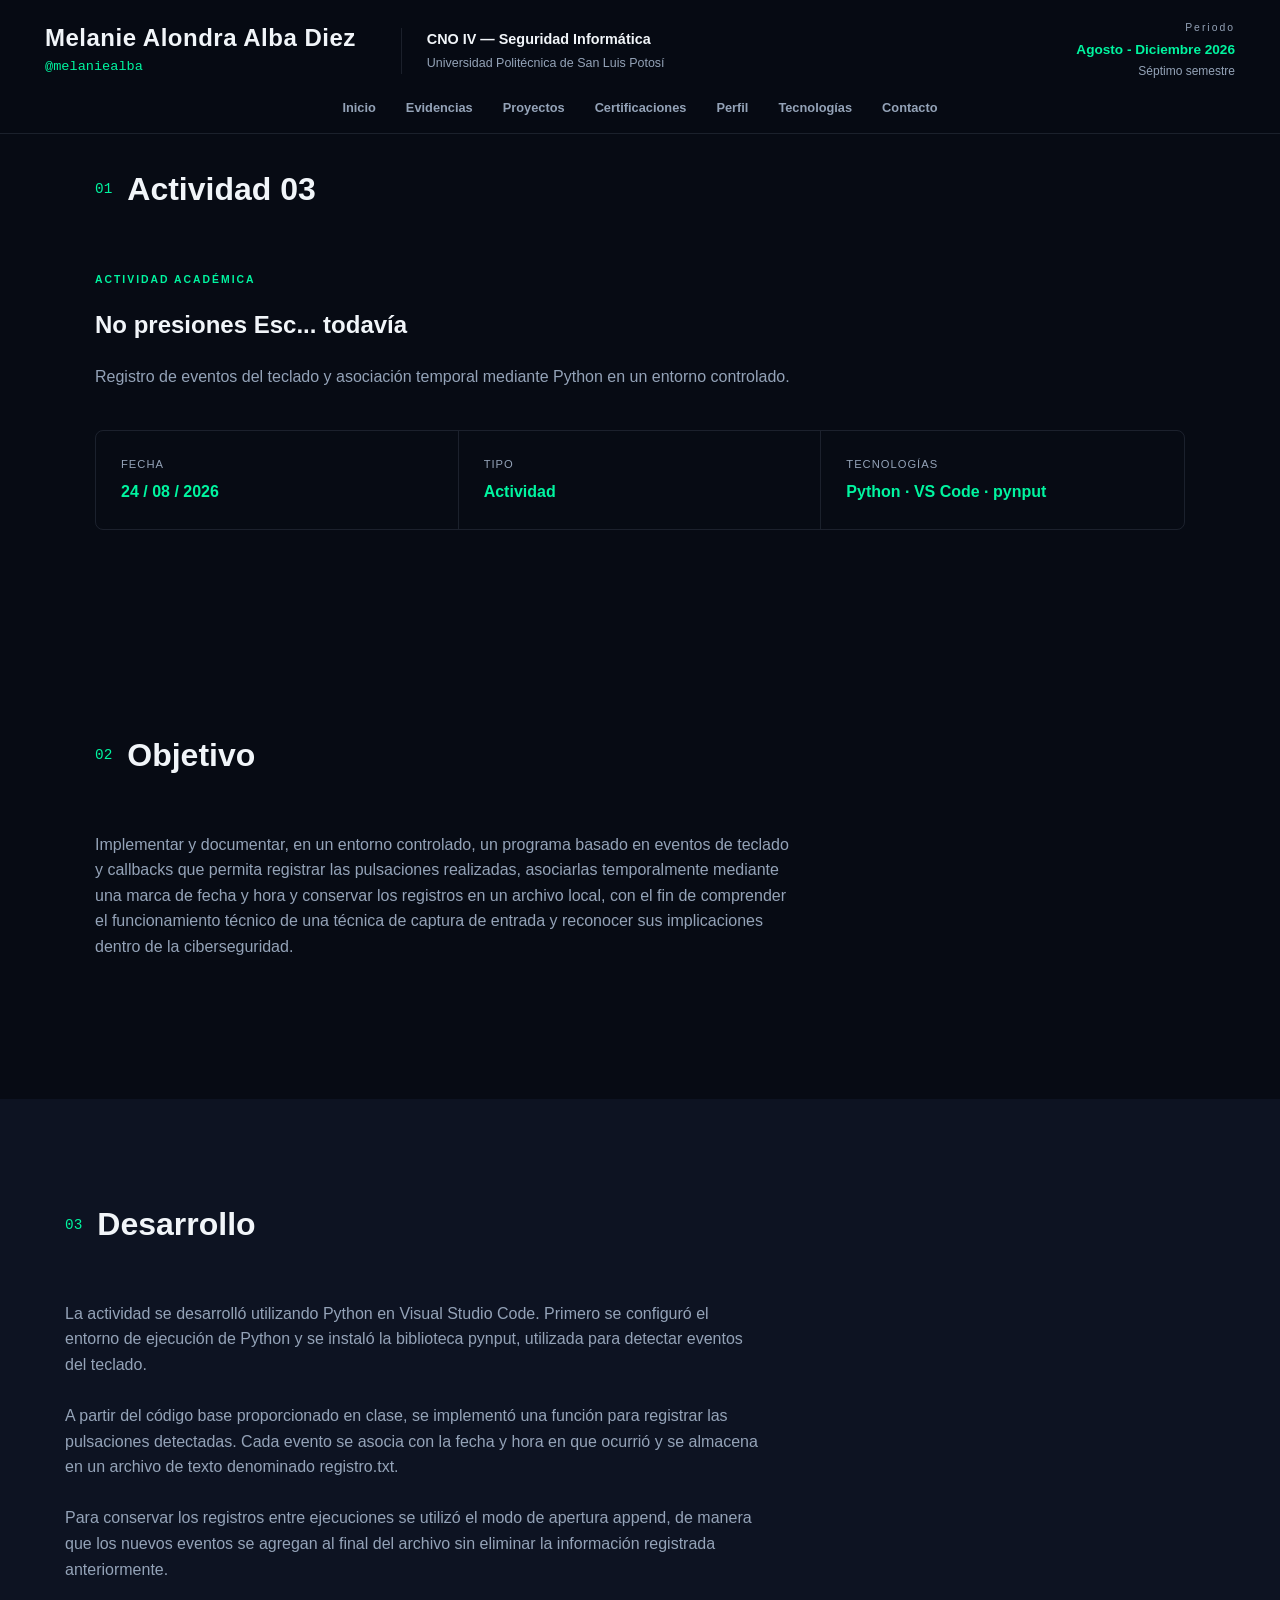
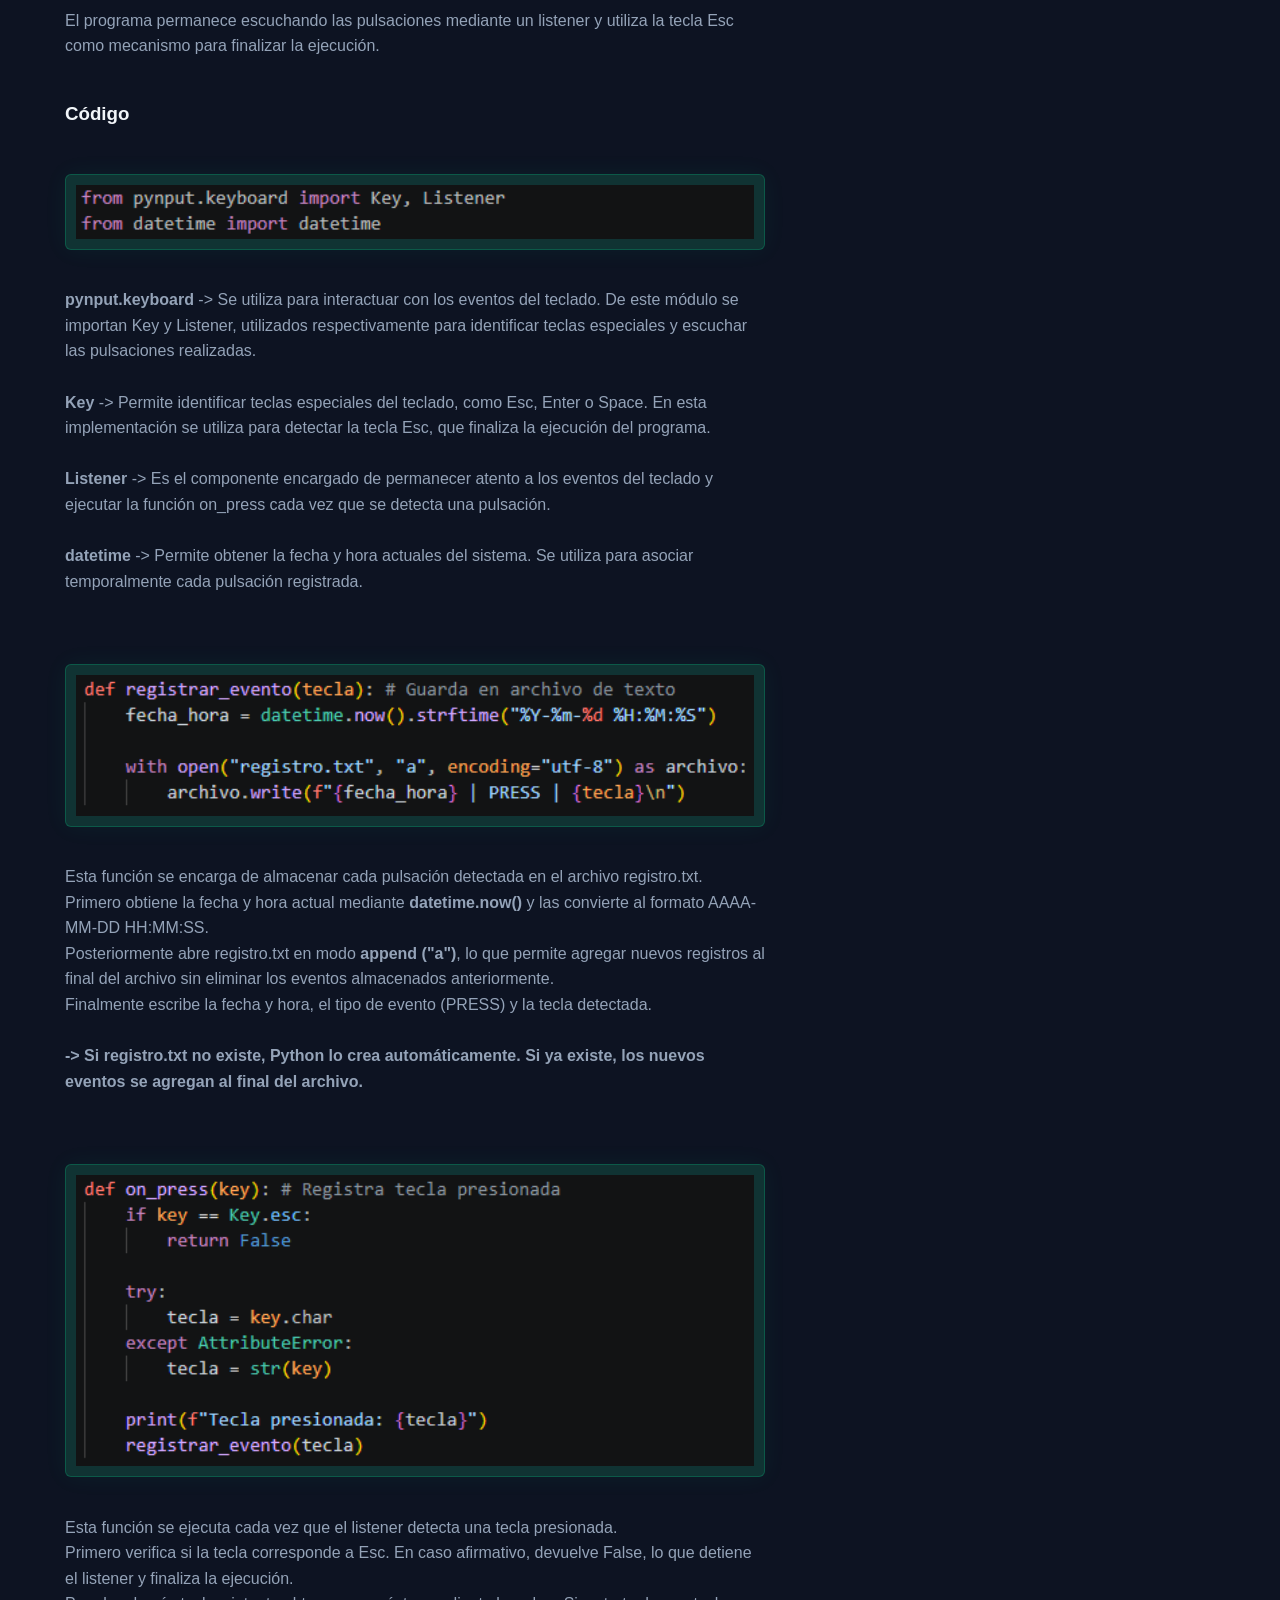
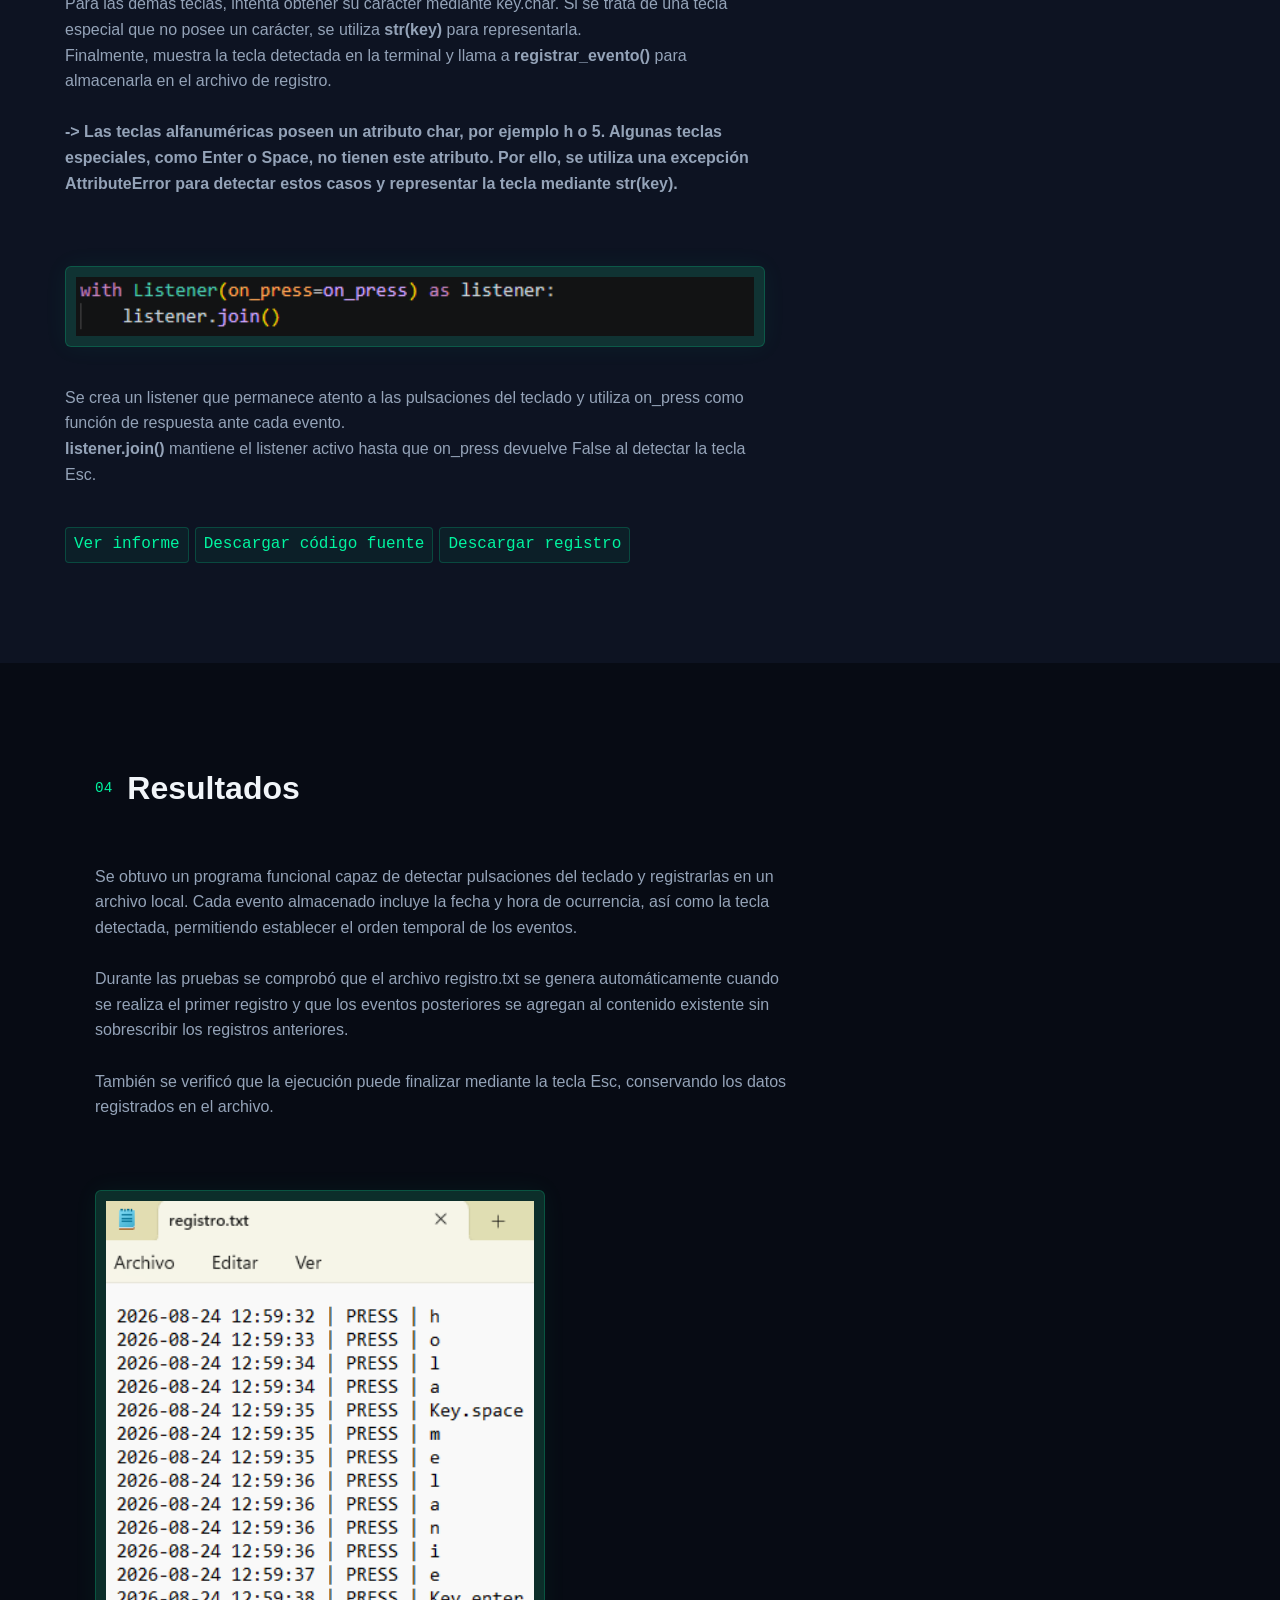
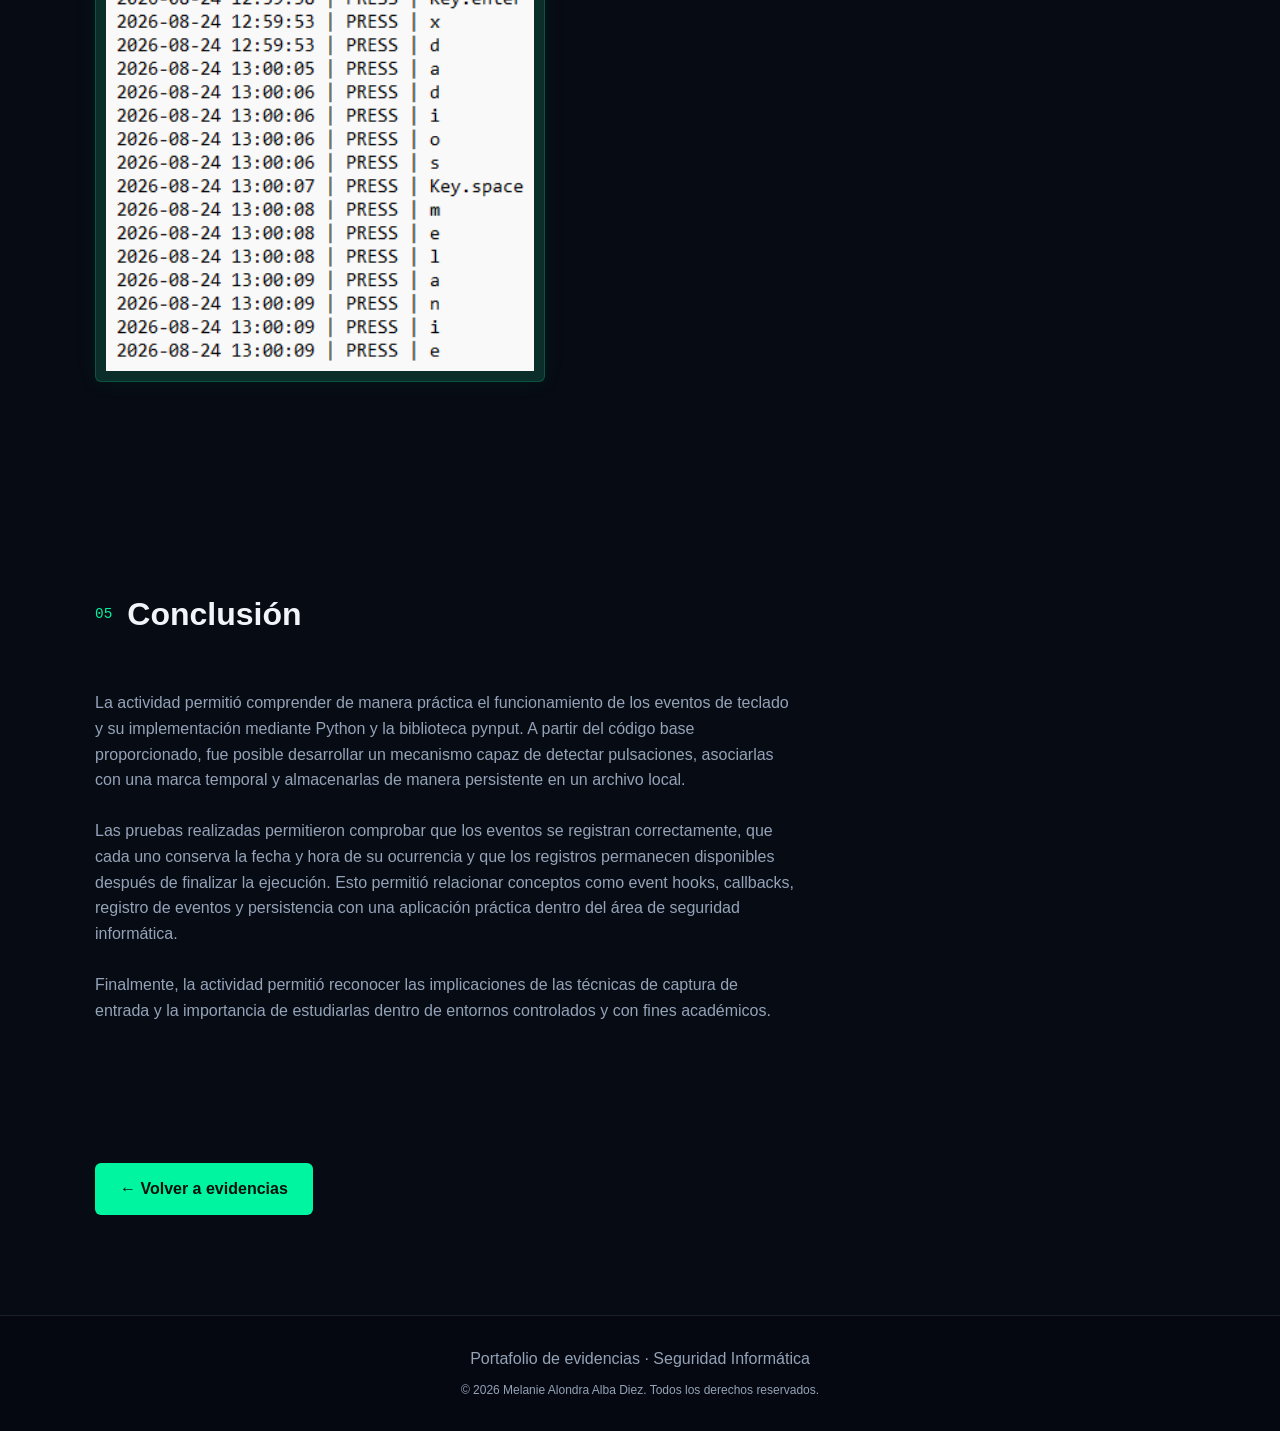
==== evidencias/actividad03.html @ 7ddccd23 "Add files via upload" ====
<!DOCTYPE html>
<html lang="es">

<head>

    <meta charset="UTF-8">

    <meta
        name="viewport"
        content="width=device-width, initial-scale=1.0"
    >

    <title>
        Actividad 03 | Seguridad Informática
    </title>


    <link
        rel="stylesheet"
        href="../styles.css"
    >


</head>


<body>


<!-- =====================================================
     HEADER
===================================================== -->

<header class="header">

    <div class="header-main">

        <div class="identity">

            <div class="identity-name">

                <h1>
                    Melanie Alondra Alba Diez
                </h1>

                <span class="alias">
                    @melaniealba
                </span>

            </div>


            <div class="academic-info">

                <strong>
                    CNO IV — Seguridad Informática
                </strong>

                <span>
                    Universidad Politécnica de San Luis Potosí
                </span>

            </div>

        </div>


        <div class="academic-period">

            <span class="period-label">
                Periodo
            </span>

            <strong>
                Agosto - Diciembre 2026
            </strong>

            <span>
                Séptimo semestre
            </span>

        </div>

    </div>


    <nav class="nav">

        <a href="../index.html#inicio">
            Inicio
        </a>

        <a href="../index.html#evidencias">
            Evidencias
        </a>

        <a href="../index.html#proyectos">
            Proyectos
        </a>

        <a href="../index.html#certificaciones">
            Certificaciones
        </a>

        <a href="../index.html#perfil">
            Perfil
        </a>

        <a href="../index.html#tecnologias">
            Tecnologías
        </a>

        <a href="../index.html#contacto">
            Contacto
        </a>

    </nav>

</header>



<main>


<!-- =====================================================
     ENCABEZADO DE LA EVIDENCIA
===================================================== -->

<section class="section" style="padding-top: 30px;">

    <div class="section-title">

        <span>
            01
        </span>

        <h2>
            Actividad 03
        </h2>

    </div>


    <span class="card-tag">
        ACTIVIDAD ACADÉMICA
    </span>



    <h1 style="margin-top: 15px;">
        No presiones Esc... todavía
    </h1>


    <p
        class="section-intro"
        style="margin-top: 20px;"
    >

        Registro de eventos del teclado y asociación temporal mediante Python en un entorno controlado.

    </p>



    <!-- =================================================
         INFORMACIÓN
    ================================================== -->

    <div class="technical-info">


        <div>

            <span>
                FECHA
            </span>


            <strong>
                24 / 08 / 2026
            </strong>

        </div>


        <div>

            <span>
                TIPO
            </span>


            <strong>
                Actividad
            </strong>

        </div>


        <div>

            <span>
                TECNOLOGÍAS
            </span>

            <strong>
                Python · VS Code · pynput
            </strong>

        </div>


    </div>

</section>



<!-- =====================================================
     OBJETIVO
===================================================== -->

<section class="section">

    <div class="section-title">

        <span>
            02
        </span>

        <h2>
            Objetivo
        </h2>

    </div>


    <!-- EDITAR -->

    <p class="section-intro">

        Implementar y documentar, en un entorno controlado, un programa 
        basado en eventos de teclado y callbacks que permita registrar 
        las pulsaciones realizadas, asociarlas temporalmente mediante 
        una marca de fecha y hora y conservar los registros en un archivo 
        local, con el fin de comprender el funcionamiento técnico de una 
        técnica de captura de entrada y reconocer sus implicaciones 
        dentro de la ciberseguridad.

    </p>

</section>



<!-- =====================================================
     DESARROLLO
===================================================== -->

<section class="section alternate-section">

    <div class="section-title">

        <span>
            03
        </span>

        <h2>
            Desarrollo
        </h2>

    </div>


    <!-- EDITAR -->

    <p class="section-intro">

        La actividad se desarrolló utilizando Python en Visual Studio Code. Primero se configuró el entorno de ejecución de Python y se instaló la biblioteca pynput, utilizada para detectar eventos del teclado.
        <br><br>
        A partir del código base proporcionado en clase, se implementó una función para registrar las pulsaciones detectadas. Cada evento se asocia con la fecha y hora en que ocurrió y se almacena en un archivo de texto denominado registro.txt.
        <br><br>
        Para conservar los registros entre ejecuciones se utilizó el modo de apertura append, de manera que los nuevos eventos se agregan al final del archivo sin eliminar la información registrada anteriormente.
        <br><br>
        El programa permanece escuchando las pulsaciones mediante un listener y utiliza la tecla Esc como mecanismo para finalizar la ejecución.

    </p>

    <div class="section-title" style="margin-bottom: 15px;">

        <h3>
            Código
        </h3>

    </div>

    <img
        src="actividad03/imagenes/librerias.png"
        alt="Captura de la actividad"
        class="evidence-image"
    >

    <p class="section-intro">
        <b>pynput.keyboard</b> -> Se utiliza para interactuar con los eventos del teclado. De este módulo se importan Key y Listener, utilizados respectivamente para identificar teclas especiales y escuchar las pulsaciones realizadas.
        <br><br>
        <b>Key</b> -> Permite identificar teclas especiales del teclado, como Esc, Enter o Space. En esta implementación se utiliza para detectar la tecla Esc, que finaliza la ejecución del programa.
        <br><br>
        <b>Listener</b> -> Es el componente encargado de permanecer atento a los eventos del teclado y ejecutar la función on_press cada vez que se detecta una pulsación.
        <br><br>
        <b>datetime</b> -> Permite obtener la fecha y hora actuales del sistema. Se utiliza para asociar temporalmente cada pulsación registrada.
    </p>

    <img
        src="actividad03/imagenes/registraevento.png"
        alt="Captura de la actividad"
        class="evidence-image"
    >

    <p class="section-intro">
        Esta función se encarga de almacenar cada pulsación detectada en el archivo registro.txt.
        <br>
        Primero obtiene la fecha y hora actual mediante <b>datetime.now()</b> y las convierte al formato AAAA-MM-DD HH:MM:SS.
        <br>
        Posteriormente abre registro.txt en modo <b>append ("a")</b>, lo que permite agregar nuevos registros al final del archivo sin eliminar los eventos almacenados anteriormente.
        <br>
        Finalmente escribe la fecha y hora, el tipo de evento (PRESS) y la tecla detectada.
        <br><br>
        <b>-> Si registro.txt no existe, Python lo crea automáticamente. Si ya existe, los nuevos eventos se agregan al final del archivo.</b>
    </p>

    <img
        src="actividad03/imagenes/onpress.png"
        alt="Captura de la actividad"
        class="evidence-image"
    >

    <p class="section-intro">
        Esta función se ejecuta cada vez que el listener detecta una tecla presionada.
        <br>
        Primero verifica si la tecla corresponde a Esc. En caso afirmativo, devuelve False, lo que detiene el listener y finaliza la ejecución.
        <br>
        Para las demás teclas, intenta obtener su carácter mediante key.char. Si se trata de una tecla especial que no posee un carácter, se utiliza <b>str(key)</b> para representarla.
        <br>
        Finalmente, muestra la tecla detectada en la terminal y llama a <b>registrar_evento()</b> para almacenarla en el archivo de registro.
        <br><br>
        <b>-> Las teclas alfanuméricas poseen un atributo char, por ejemplo h o 5. Algunas teclas especiales, como Enter o Space, no tienen este atributo. Por ello, se utiliza una excepción AttributeError para detectar estos casos y representar la tecla mediante str(key).</b>
    </p>

    <img
        src="actividad03/imagenes/listener.png"
        alt="Captura de la actividad"
        class="evidence-image"
    >

    <p class="section-intro">
        Se crea un listener que permanece atento a las pulsaciones del teclado y utiliza on_press como función de respuesta ante cada evento.
        <br>
        <b>listener.join()</b> mantiene el listener activo hasta que on_press devuelve False al detectar la tecla Esc.
    </p>

    <div class="activity-links">

    <a
        href="actividad03/documentos/informe.pdf"
        target="_blank"
        class="activity-link"
    >
        Ver informe
    </a>

    <a
        href="actividad03/codigo/actividad03.py"
        download
        class="activity-link"
    >
        Descargar código fuente
    </a>

    <a
        href="actividad03/documentos/registro.txt"
        download
        class="activity-link"
    >
        Descargar registro
    </a>

</div>

</section>



<!-- =====================================================
     RESULTADOS
===================================================== -->

<section class="section">

    <div class="section-title">

        <span>
            04
        </span>

        <h2>
            Resultados
        </h2>

    </div>


    <p class="section-intro">

        Se obtuvo un programa funcional capaz de detectar pulsaciones del teclado y registrarlas en un archivo local. Cada evento almacenado incluye la fecha y hora de ocurrencia, así como la tecla detectada, permitiendo establecer el orden temporal de los eventos.
        <br><br>
        Durante las pruebas se comprobó que el archivo registro.txt se genera automáticamente cuando se realiza el primer registro y que los eventos posteriores se agregan al contenido existente sin sobrescribir los registros anteriores.
        <br><br>
        También se verificó que la ejecución puede finalizar mediante la tecla Esc, conservando los datos registrados en el archivo.

    </p>

    <img
        src="actividad03/imagenes/archivotxt.png"
        alt="Captura de la actividad"
        class="evidence-image"
        style="max-width: 450px; margin-bottom: 0px;"
    >

</section>



<!-- =====================================================
     CONCLUSIÓN
===================================================== -->

<section class="section" style="margin-top: 0px;">

    <div class="section-title">

        <span>
            05
        </span>

        <h2>
            Conclusión
        </h2>

    </div>


    <p class="section-intro">

        La actividad permitió comprender de manera práctica el funcionamiento de los eventos de teclado y su implementación mediante Python y la biblioteca pynput. A partir del código base proporcionado, fue posible desarrollar un mecanismo capaz de detectar pulsaciones, asociarlas con una marca temporal y almacenarlas de manera persistente en un archivo local.
        <br><br>
        Las pruebas realizadas permitieron comprobar que los eventos se registran correctamente, que cada uno conserva la fecha y hora de su ocurrencia y que los registros permanecen disponibles después de finalizar la ejecución. Esto permitió relacionar conceptos como event hooks, callbacks, registro de eventos y persistencia con una aplicación práctica dentro del área de seguridad informática.
        <br><br>
        Finalmente, la actividad permitió reconocer las implicaciones de las técnicas de captura de entrada y la importancia de estudiarlas dentro de entornos controlados y con fines académicos.

    </p>

</section>



<!-- =====================================================
     VOLVER
===================================================== -->

<section class="section" style="margin-top: 0px; padding-top: 0px;">

    <a
        href="../index.html#evidencias"
        class="btn btn-primary"
    >
        ← Volver a evidencias
    </a>

</section>


</main>



<!-- =====================================================
     FOOTER
===================================================== -->

<footer class="footer">

    <p>
        Portafolio de evidencias · Seguridad Informática
    </p>

    <p class="copyright">
        © 2026 Melanie Alondra Alba Diez. Todos los derechos reservados.
    </p>

</footer>


</body>

</html>
---- styles.css ----
/* ==================================================
   VARIABLES
================================================== */

:root {

    --background: #070b14;
    --background-light: #0d1322;

    --card: #101827;
    --card-hover: #141f31;

    --text: #f1f5f9;
    --text-muted: #94a3b8;

    --accent: #00f5a0;
    --accent-dark: #00c982;

    --border: rgba(148, 163, 184, 0.15);

    --max-width: 1150px;

}


/* ==================================================
   RESET
================================================== */

* {

    margin: 0;
    padding: 0;

    box-sizing: border-box;

}


html {

    scroll-behavior: smooth;

}


body {

    font-family:
        "Segoe UI",
        Arial,
        sans-serif;

    background: var(--background);

    color: var(--text);

    line-height: 1.6;

}


a {

    text-decoration: none;

    color: inherit;

}


section {

    scroll-margin-top: 150px;

}



/* ==================================================
   HEADER
================================================== */

.header {

    position: sticky;

    top: 0;

    z-index: 1000;

    background:
        rgba(7, 11, 20, 0.94);

    backdrop-filter: blur(15px);

    border-bottom:
        1px solid var(--border);

}


/* ---------- Primera fila ---------- */

.header-main {

    max-width: 1250px;

    margin: auto;

    padding:
        20px 30px 16px;

    display: flex;

    justify-content: space-between;

    align-items: center;

    gap: 40px;

}


.identity {

    display: flex;

    align-items: center;

    gap: 45px;

}


.identity-name h1 {

    font-size: 1.5rem;

    line-height: 1.2;

    letter-spacing: 0.5px;

}


.alias {

    display: block;

    margin-top: 4px;

    color: var(--accent);

    font-family: monospace;

    font-size: 0.85rem;

}


.academic-info {

    display: flex;

    flex-direction: column;

    gap: 3px;

    padding-left: 25px;

    border-left:
        1px solid var(--border);

}


.academic-info strong {

    color: var(--text);

    font-size: 0.9rem;

}


.academic-info span {

    color: var(--text-muted);

    font-size: 0.78rem;

}


.academic-period {

    display: flex;

    flex-direction: column;

    align-items: flex-end;

    gap: 2px;

}


.academic-period strong {

    color: var(--accent);

    font-size: 0.85rem;

}


.academic-period span:last-child {

    color: var(--text-muted);

    font-size: 0.75rem;

}


.period-label {

    font-size: 0.65rem;

    letter-spacing: 2px;

    color: var(--text-muted);

}



/* ---------- Menú ---------- */

.nav {

    max-width: 1250px;

    margin: auto;

    padding:
        0 30px 15px;

    display: flex;

    justify-content: center;

    align-items: center;

    gap: 30px;

}


.nav a {

    position: relative;

    color: var(--text-muted);

    font-size: 0.8rem;

    font-weight: 600;

    transition: 0.3s;

}


.nav a::after {

    content: "";

    position: absolute;

    left: 0;

    bottom: -8px;

    width: 0;

    height: 2px;

    background: var(--accent);

    transition: 0.3s;

}


.nav a:hover {

    color: var(--accent);

}


.nav a:hover::after {

    width: 100%;

}



/* ==================================================
   HERO
================================================== */

.hero {

    max-width: var(--max-width);

    min-height: 82vh;

    margin: auto;

    padding:
        45px 30px;

    display: grid;

    grid-template-columns:
        1.2fr 0.8fr;

    gap: 80px;

    align-items: center;

}


.eyebrow {

    color: var(--accent);

    font-size: 0.8rem;

    font-weight: 700;

    letter-spacing: 3px;

    margin-bottom: 20px;

}


.hero h2 {

    font-size:
        clamp(2.8rem, 6vw, 5rem);

    line-height: 1.05;

    margin-bottom: 25px;

}


.hero h2 span {

    color: var(--accent);

}


.hero-description {

    max-width: 600px;

    color: var(--text-muted);

    font-size: 1rem;

    margin-bottom: 25px;

}


.hero-buttons {

    display: flex;

    gap: 15px;

    flex-wrap: wrap;

}


.btn {

    display: inline-block;

    padding:
        13px 25px;

    border-radius: 6px;

    font-weight: 700;

    transition: 0.3s;

}


.btn-primary {

    background: var(--accent);

    color: #06100d;

}


.btn-primary:hover {

    background: var(--accent-dark);

    transform:
        translateY(-3px);

}


.btn-secondary {

    border:
        1px solid var(--border);

    color: var(--text);

}


.btn-secondary:hover {

    border-color: var(--accent);

    color: var(--accent);

}



/* ==================================================
   TERMINAL
================================================== */

.hero-card {

    background: #050810;

    border:
        1px solid var(--border);

    border-radius: 12px;

    overflow: hidden;

    box-shadow:
        0 25px 70px rgba(0,0,0,0.5);

    transform: rotate(2deg);

    transition: 0.4s;

}


.hero-card:hover {

    transform:
        rotate(0deg)
        translateY(-5px);

}


.terminal-top {

    height: 38px;

    display: flex;

    align-items: center;

    gap: 7px;

    padding-left: 15px;

    background: #0d1320;

    border-bottom:
        1px solid var(--border);

}


.terminal-top span {

    width: 9px;

    height: 9px;

    border-radius: 50%;

    background: #475569;

}


.terminal-content {

    padding: 30px;

    font-family:
        "Courier New",
        monospace;

    font-size: 0.9rem;

}


.terminal-green {

    color: var(--accent);

}


.command {

    color: white;

    margin:
        8px 0;

}


.terminal-output {

    color: #64748b;

    margin-bottom: 20px;

}


.cursor {

    color: var(--accent);

    animation:
        blink 1s infinite;

}


@keyframes blink {

    50% {
        opacity: 0;
    }

}



/* ==================================================
   SECCIONES
================================================== */

.section {

    max-width: var(--max-width);

    margin: auto;

    padding:
        100px 30px;

}


.section-title {

    display: flex;

    align-items: center;

    gap: 15px;

    margin-bottom: 50px;

}


.section-title span {

    color: var(--accent);

    font-family: monospace;

    font-size: 0.9rem;

}


.section-title h2 {

    font-size: 2rem;

}


.section-intro {

    color: var(--text-muted);

    max-width: 700px;

    margin-bottom: 40px;

}



/* ==================================================
   PRESENTACIÓN
================================================== */

.presentation {

    border-top:
        1px solid var(--border);

}


.presentation-grid {

    display: grid;

    grid-template-columns:
        1.3fr 0.7fr;

    gap: 60px;

}


.presentation-grid p {

    color: var(--text-muted);

    margin-bottom: 20px;

    font-size: 1.05rem;

}


.info-box {

    padding: 30px;

    background: var(--card);

    border:
        1px solid var(--border);

    border-left:
        3px solid var(--accent);

    border-radius: 8px;

}


.info-icon {

    color: var(--accent);

    font-size: 2rem;

}


.info-box h3 {

    margin: 10px 0;

}


.info-box p {

    font-size: 0.95rem;

}



/* ==================================================
   EVIDENCIAS
================================================== */

.evidence-grid {

    display: grid;

    grid-template-columns:
        repeat(3, 1fr);

    gap: 20px;

}


.evidence-card {

    display: flex;

    gap: 20px;

    padding: 28px;

    background: var(--card);

    border:
        1px solid var(--border);

    border-radius: 8px;

    transition: 0.3s;

}


.evidence-card:hover {

    transform:
        translateY(-6px);

    border-color:
        rgba(0,245,160,0.4);

    background: var(--card-hover);

}


.card-number {

    color: var(--accent);

    font-family: monospace;

    font-size: 1.2rem;

    font-weight: bold;

}


.evidence-content {

    flex: 1;

}


.card-tag {

    color: var(--accent);

    font-size: 0.65rem;

    letter-spacing: 2px;

    font-weight: bold;

}


.evidence-card h3 {

    margin:
        8px 0;

}


.evidence-card p {

    color: var(--text-muted);

    font-size: 0.88rem;

    margin-bottom: 15px;

}


.technology-list {

    display: flex;

    flex-wrap: wrap;

    gap: 6px;

    margin-bottom: 20px;

}


.technology-list span {

    padding:
        4px 8px;

    border:
        1px solid
        rgba(0,245,160,0.2);

    border-radius: 4px;

    color: var(--accent);

    background:
        rgba(0,245,160,0.05);

    font-family: monospace;

    font-size: 0.65rem;

}


.card-link {

    color: var(--accent);

    font-size: 0.82rem;

    font-weight: bold;

}


.future-card {

    opacity: 0.65;

}



/* ==================================================
   PROYECTOS
================================================== */

.alternate-section {

    max-width: none;

    padding-left:
        max(
            30px,
            calc((100% - var(--max-width)) / 2)
        );

    padding-right:
        max(
            30px,
            calc((100% - var(--max-width)) / 2)
        );

    background: var(--background-light);

}


.project-grid {

    max-width: var(--max-width);

    margin: auto;

    display: grid;

    grid-template-columns:
        repeat(2, 1fr);

    gap: 20px;

}


.project-card {

    padding: 35px;

    background: var(--card);

    border:
        1px solid var(--border);

    border-radius: 8px;

    transition: 0.3s;

}


.project-card:hover {

    transform:
        translateY(-5px);

    border-color:
        rgba(0,245,160,0.4);

}


.project-icon {

    color: var(--accent);

    font-family: monospace;

    font-size: 2rem;

    margin-bottom: 15px;

}


.project-card h3 {

    margin:
        8px 0;

}


.project-card p {

    color: var(--text-muted);

}



/* ==================================================
   CERTIFICACIONES
================================================== */

.empty-state {

    padding: 60px 30px;

    text-align: center;

    border:
        1px dashed
        rgba(148,163,184,0.25);

    border-radius: 8px;

}


.empty-icon {

    color: var(--accent);

    font-size: 2rem;

    margin-bottom: 15px;

}


.empty-state h3 {

    margin-bottom: 10px;

}


.empty-state p {

    max-width: 550px;

    margin: auto;

    color: var(--text-muted);

}



/* ==================================================
   PERFIL
================================================== */

.profile-section {

    max-width: none;

    padding-left:
        max(
            30px,
            calc((100% - var(--max-width)) / 2)
        );

    padding-right:
        max(
            30px,
            calc((100% - var(--max-width)) / 2)
        );

    background:
        var(--background-light);

}


.profile-grid {

    max-width: var(--max-width);

    margin: auto;

    display: grid;

    grid-template-columns:
        220px 1fr;

    gap: 60px;

    align-items: center;

}


.profile-avatar {

    width: 190px;

    height: 190px;

    display: flex;

    justify-content: center;

    align-items: center;

    border-radius: 50%;

    border:
        2px solid var(--accent);

    color: var(--accent);

    font-family: monospace;

    font-size: 2.5rem;

    background:
        radial-gradient(
            circle,
            rgba(0,245,160,0.15),
            transparent 65%
        );

}


.profile-text h2 {

    font-size: 2.2rem;

    margin:
        10px 0 20px;

}


.profile-text p {

    color: var(--text-muted);

    margin-bottom: 15px;

    max-width: 750px;

}


.small-label {

    color: var(--accent);

    font-size: 0.75rem;

    letter-spacing: 2px;

    font-weight: bold;

}


.interests {

    display: flex;

    flex-wrap: wrap;

    gap: 10px;

    margin-top: 25px;

}


.interests span {

    padding:
        7px 13px;

    background:
        rgba(0,245,160,0.07);

    border:
        1px solid
        rgba(0,245,160,0.2);

    border-radius: 30px;

    color: var(--accent);

    font-size: 0.8rem;

}



/* ==================================================
   TECNOLOGÍAS
================================================== */

.tech-grid {

    display: grid;

    grid-template-columns:
        repeat(3, 1fr);

    gap: 15px;

    margin-bottom: 40px;

}


.tech-card {

    padding: 25px;

    background: var(--card);

    border:
        1px solid var(--border);

    border-radius: 8px;

}


.tech-card span {

    color: var(--accent);

    font-family: monospace;

    font-weight: bold;

}


.tech-card h3 {

    margin:
        10px 0 5px;

}


.tech-card p {

    color: var(--text-muted);

    font-size: 0.85rem;

}


.technical-info {

    display: grid;

    grid-template-columns:
        repeat(3, 1fr);

    border:
        1px solid var(--border);

    border-radius: 8px;

    overflow: hidden;

}


.technical-info div {

    padding: 25px;

    border-right:
        1px solid var(--border);

}


.technical-info div:last-child {

    border-right: none;

}


.technical-info span {

    display: block;

    color: var(--text-muted);

    font-size: 0.7rem;

    letter-spacing: 1px;

    margin-bottom: 5px;

}


.technical-info strong {

    color: var(--accent);

}



/* ==================================================
   CONTACTO
================================================== */

.contact-section {

    border-top:
        1px solid var(--border);

}


.contact-grid {

    display: grid;

    grid-template-columns:
        0.8fr 1.2fr;

    gap: 80px;

}


.contact-text h2 {

    font-size: 2.3rem;

    margin:
        12px 0 20px;

}


.contact-text p {

    color: var(--text-muted);

}


.contact-form {

    display: flex;

    flex-direction: column;

    gap: 10px;

}


.contact-form label {

    font-size: 0.85rem;

    margin-top: 10px;

}


.contact-form input,
.contact-form textarea {

    width: 100%;

    padding: 14px;

    background: var(--card);

    border:
        1px solid var(--border);

    border-radius: 5px;

    color: white;

    font-family: inherit;

    outline: none;

}


.contact-form input:focus,
.contact-form textarea:focus {

    border-color:
        var(--accent);

}


.contact-form textarea {

    resize: vertical;

}


.contact-form button {

    border: none;

    cursor: pointer;

    margin-top: 15px;

    align-self: flex-start;

}


.form-status {

    min-height: 24px;

    font-size: 0.85rem;

    color: var(--accent);

}



/* ==================================================
   FOOTER
================================================== */

.footer {

    padding:
        30px 30px;

    text-align: center;

    background: #050810;

    border-top:
        1px solid var(--border);

    color: var(--text-muted);

}


.footer-logo {

    color: white;

    font-weight: bold;

    font-size: 1.2rem;

    margin-bottom: 10px;

}


.footer-logo span {

    color: var(--accent);

}


.copyright {

    margin-top: 10px;

    font-size: 0.75rem;

}


/* ==================================================
   ACTIVIDAD
================================================== */
.activity-links {

    display: flex;

    flex-wrap: wrap;

    gap: 6px;

    margin-top: 20px;

}


.activity-link {

    padding:
        4px 8px;

    border:
        1px solid
        rgba(0,245,160,0.2);

    border-radius: 4px;

    color: var(--accent);

    background:
        rgba(0,245,160,0.05);

    font-family: monospace;

    font-size: 1rem;

    text-decoration: none;

    transition:
        background 0.2s ease,
        border-color 0.2s ease,
        color 0.2s ease;

}


.activity-link:hover {

    background:
        rgba(0,245,160,0.12);

    border-color:
        rgba(0,245,160,0.5);

    color:
        var(--accent);

}

.evidence-image {

    width: 100%;
    max-width: 700px;

    margin: 30px auto;

    padding: 10px;

    background:
        rgba(24, 112, 83, 0.35);

    border:
        1px solid
        rgba(0,245,160,0.2);

    border-radius: 6px;

    box-shadow:
        0 0 25px
        rgba(0,245,160,0.06);

    box-sizing: border-box;

    transition:
        border-color 0.25s ease,
        box-shadow 0.25s ease,
        transform 0.25s ease;

}


.evidence-image:hover {

    border-color:
        rgba(0,245,160,0.45);

    box-shadow:
        0 0 30px
        rgba(0,245,160,0.10);

    transform:
        translateY(-2px);

}


/* ==================================================
   RESPONSIVE
================================================== */

@media (max-width: 1000px) {

    .header-main {

        flex-direction: column;

        align-items: flex-start;

    }


    .academic-period {

        align-items: flex-start;

    }


    .identity {

        width: 100%;

    }


    .nav {

        overflow-x: auto;

        justify-content: flex-start;

        padding-bottom: 15px;

    }


    .hero {

        grid-template-columns: 1fr;

    }


    .hero-card {

        max-width: 600px;

        width: 100%;

        margin: auto;

    }


    .evidence-grid {

        grid-template-columns:
            repeat(2, 1fr);

    }


    .presentation-grid {

        grid-template-columns: 1fr;

    }


    .contact-grid {

        grid-template-columns: 1fr;

    }

}



@media (max-width: 700px) {

    .header-main {

        padding:
            18px 20px;

    }


    .identity {

        flex-direction: column;

        align-items: flex-start;

        gap: 15px;

    }


    .academic-info {

        padding-left: 0;

        border-left: none;

    }


    .nav {

        gap: 20px;

        padding-left: 20px;

        padding-right: 20px;

    }


    .nav a {

        white-space: nowrap;

    }


    .hero {

        padding:
            70px 20px;

    }


    .section {

        padding:
            70px 20px;

    }


    .hero h2 {

        font-size: 2.7rem;

    }


    .evidence-grid,
    .project-grid,
    .tech-grid {

        grid-template-columns: 1fr;

    }


    .profile-grid {

        grid-template-columns: 1fr;

        text-align: center;

        justify-items: center;

    }


    .interests {

        justify-content: center;

    }


    .technical-info {

        grid-template-columns: 1fr;

    }


    .technical-info div {

        border-right: none;

        border-bottom:
            1px solid var(--border);

    }


    .technical-info div:last-child {

        border-bottom: none;

    }


    .hero-card {

        transform: none;

    }

}
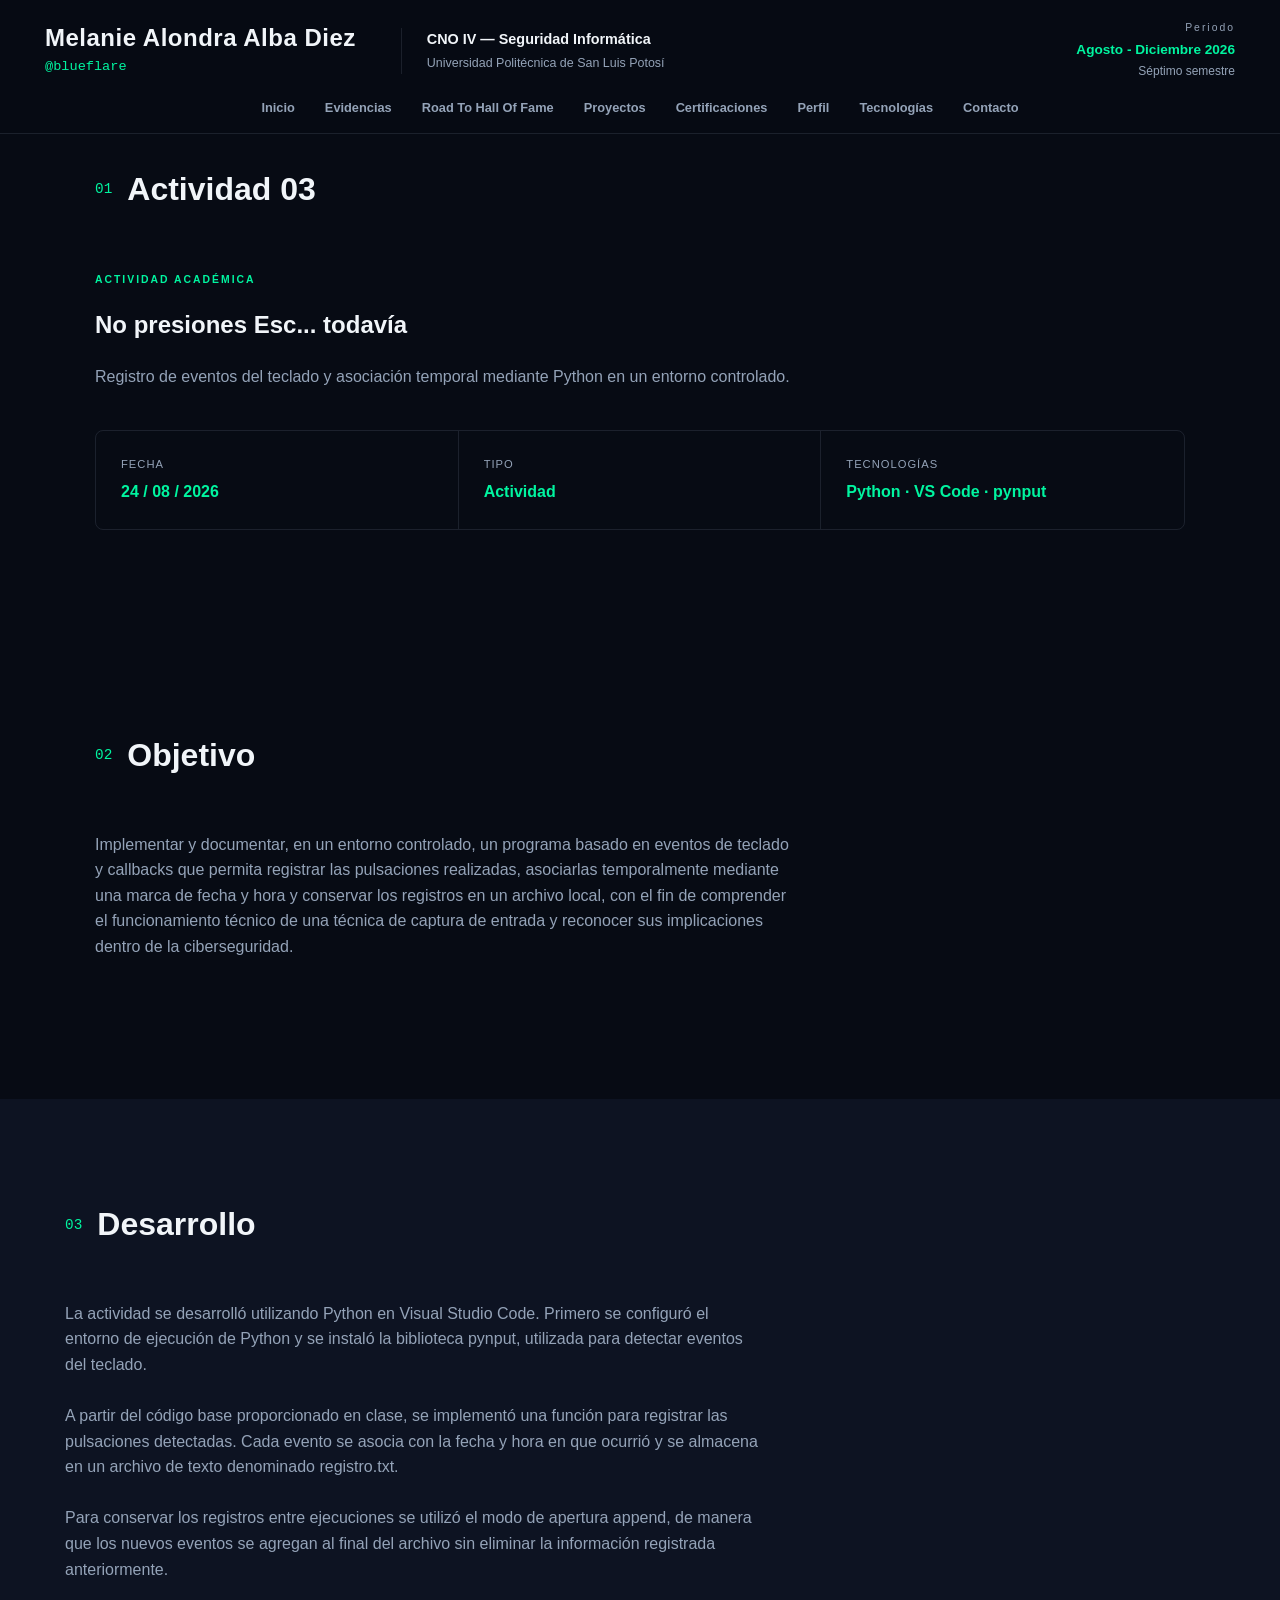
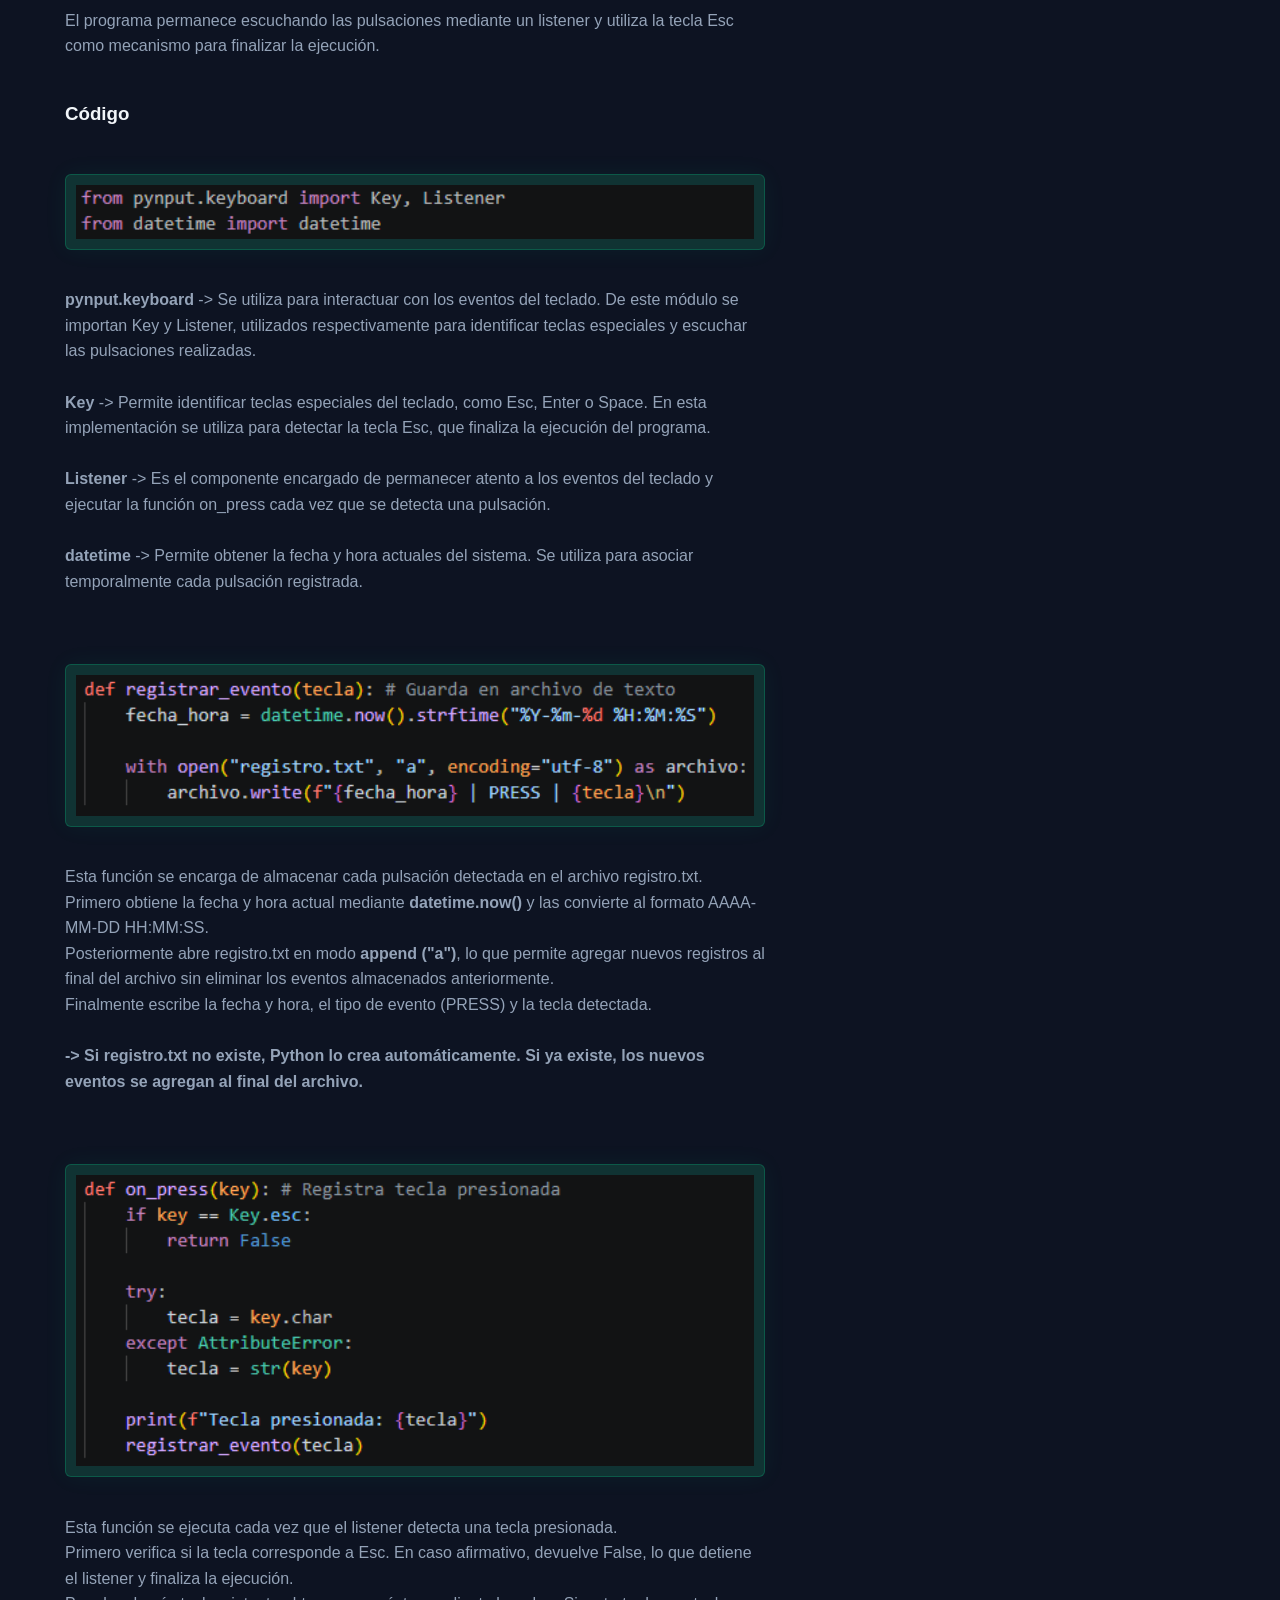
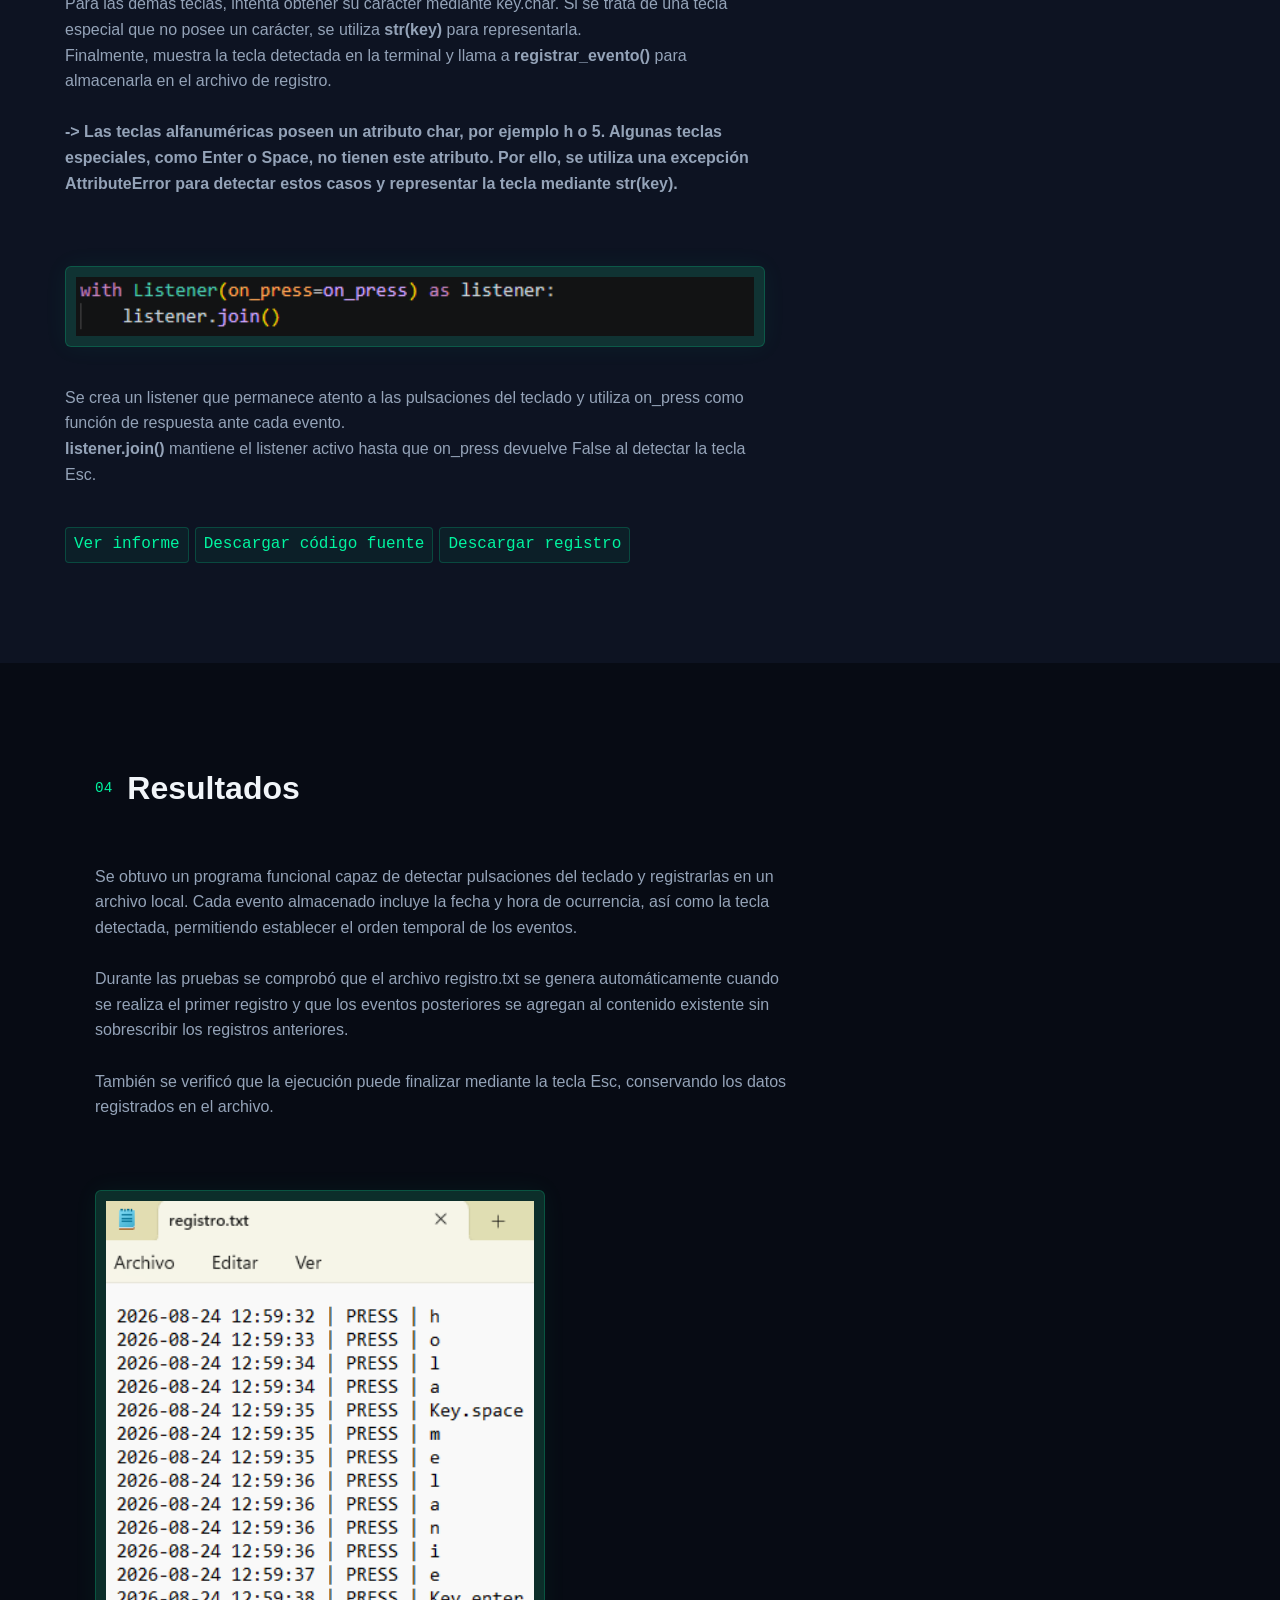
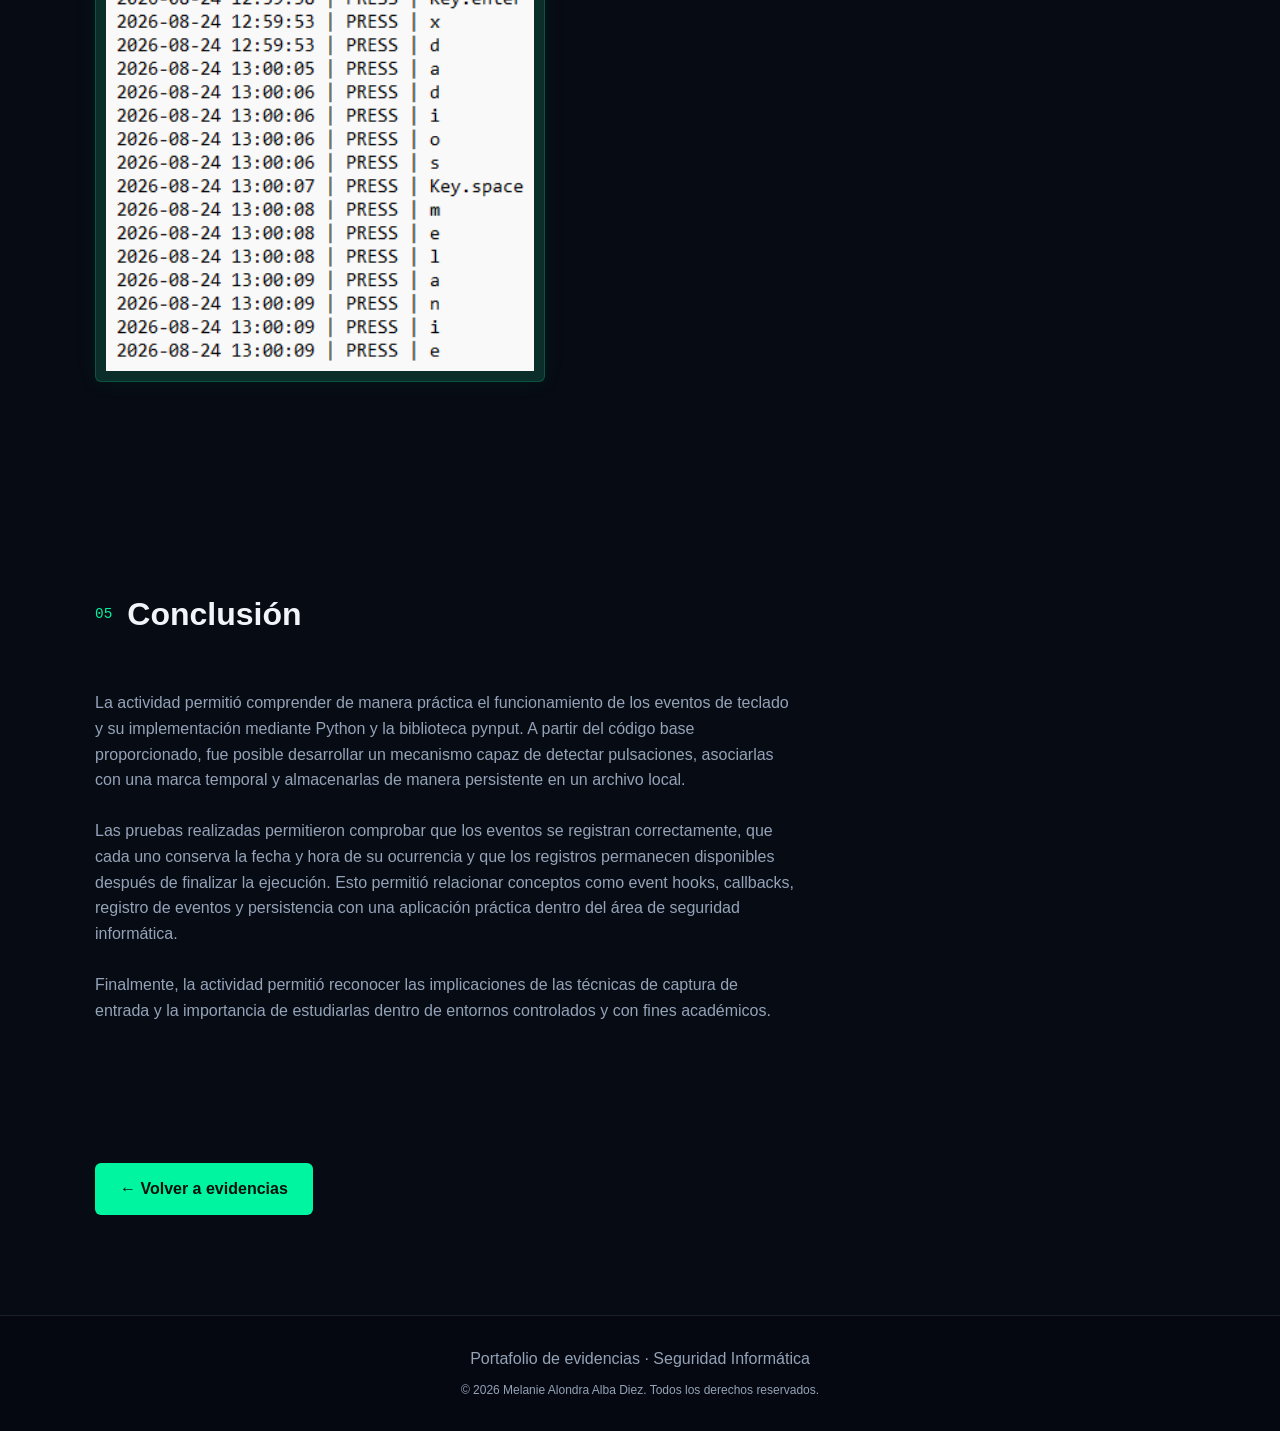
==== commit 6ff2c8f6: "Actualización del portafolio Actualización del portafolio y Road to Hall of Fame" ====
--- a/evidencias/actividad03.html
+++ b/evidencias/actividad03.html
@@ -44,7 +44,7 @@
                 </h1>
 
                 <span class="alias">
-                    @melaniealba
+                    @blueflare
                 </span>
 
             </div>
@@ -92,6 +92,10 @@
 
         <a href="../index.html#evidencias">
             Evidencias
+        </a>
+
+        <a href="../index.html#roadmap">
+            Road To Hall Of Fame
         </a>
 
         <a href="../index.html#proyectos">
--- a/styles.css
+++ b/styles.css
@@ -1767,4 +1767,479 @@
 
     }
 
+}
+
+/* ==================================================
+   ROAD TO HALL OF FAME
+================================================== */
+
+.roadmap-section {
+    max-width: none;
+
+    padding-left:
+        max(30px, calc((100% - var(--max-width)) / 2));
+
+    padding-right:
+        max(30px, calc((100% - var(--max-width)) / 2));
+
+    background: var(--background-light);
+}
+
+
+/* ---------- Encabezado ---------- */
+
+.road-header {
+    max-width: var(--max-width);
+    margin: 0 auto 60px;
+}
+
+.road-header h3 {
+    margin: 8px 0;
+    font-size: 1.7rem;
+}
+
+.road-header p {
+    color: var(--text-muted);
+    font-size: 0.9rem;
+}
+
+
+/* ==================================================
+   MAPA
+================================================== */
+
+.map {
+    position: relative;
+
+    max-width: 1000px;
+
+    margin: auto;
+
+    padding:
+        20px 0 80px;
+}
+
+
+/* Ruta central */
+
+.map::before {
+    content: "";
+
+    position: absolute;
+
+    top: 40px;
+    bottom: 100px;
+    left: 50%;
+
+    width: 3px;
+
+    transform:
+        translateX(-50%);
+
+    background:
+        linear-gradient(
+            to bottom,
+            var(--accent) 0%,
+            var(--accent) 16%,
+            rgba(0, 245, 160, 0.25) 16%,
+            rgba(0, 245, 160, 0.25) 100%
+        );
+
+    border-radius: 20px;
+}
+
+
+/* ==================================================
+   PARADAS
+================================================== */
+
+.map-stop {
+    position: relative;
+
+    width: 50%;
+
+    min-height: 190px;
+
+    margin-bottom: 40px;
+
+    display: flex;
+
+    align-items: center;
+}
+
+
+/* Izquierda */
+
+.stop-left {
+    padding-right: 75px;
+
+    justify-content: flex-end;
+}
+
+
+/* Derecha */
+
+.stop-right {
+    margin-left: 50%;
+
+    padding-left: 75px;
+
+    justify-content: flex-start;
+}
+
+
+/* ==================================================
+   NODOS DEL MAPA
+================================================== */
+
+.map-node {
+    position: absolute;
+
+    top: 50%;
+
+    width: 50px;
+    height: 50px;
+
+    display: flex;
+
+    justify-content: center;
+    align-items: center;
+
+    transform:
+        translateY(-50%);
+
+    z-index: 3;
+
+    background: var(--background-light);
+
+    border:
+        2px solid #475569;
+
+    border-radius: 50%;
+
+    box-shadow:
+        0 0 0 8px var(--background-light);
+}
+
+
+.stop-left .map-node {
+    right: -25px;
+}
+
+
+.stop-right .map-node {
+    left: -25px;
+}
+
+
+.map-node span {
+    color: var(--text-muted);
+
+    font-family: monospace;
+
+    font-size: 0.75rem;
+
+    font-weight: 700;
+}
+
+
+/* Conector horizontal */
+
+.map-stop::after {
+    content: "";
+
+    position: absolute;
+
+    top: 50%;
+
+    width: 50px;
+    height: 2px;
+
+    background: #475569;
+}
+
+
+.stop-left::after {
+    right: 25px;
+}
+
+
+.stop-right::after {
+    left: 25px;
+}
+
+
+/* ==================================================
+   LABORATORIO COMPLETADO
+================================================== */
+
+.completed .map-node {
+    background: var(--accent);
+
+    border-color: var(--accent);
+
+    box-shadow:
+        0 0 0 8px var(--background-light),
+        0 0 25px rgba(0, 245, 160, 0.25);
+}
+
+
+.completed .map-node span {
+    color: #06100d;
+}
+
+
+.completed::after {
+    background: var(--accent);
+}
+
+
+/* ==================================================
+   CUADRO DE LABORATORIO
+================================================== */
+
+.lab-box {
+    width: 100%;
+    max-width: 390px;
+
+    padding: 24px;
+
+    position: relative;
+
+    background: var(--card);
+
+    border:
+        1px solid var(--border);
+
+    border-radius: 8px;
+
+    transition:
+        transform 0.25s,
+        border-color 0.25s,
+        box-shadow 0.25s;
+}
+
+
+.lab-box:hover {
+    transform:
+        translateY(-4px);
+
+    border-color:
+        rgba(0, 245, 160, 0.45);
+
+    box-shadow:
+        0 12px 30px rgba(0, 0, 0, 0.18);
+}
+
+
+.completed .lab-box {
+    border-color:
+        rgba(0, 245, 160, 0.35);
+}
+
+
+/* ---------- Texto ---------- */
+
+.lab-label {
+    display: block;
+
+    margin-bottom: 8px;
+
+    color: var(--accent);
+
+    font-family: monospace;
+
+    font-size: 0.65rem;
+
+    font-weight: 700;
+
+    letter-spacing: 1.5px;
+}
+
+
+.lab-box h3 {
+    margin-bottom: 8px;
+
+    font-size: 1rem;
+
+    line-height: 1.35;
+}
+
+
+.lab-box p {
+    margin: 0;
+
+    color: var(--text-muted);
+
+    font-size: 0.78rem;
+
+    line-height: 1.5;
+}
+
+
+/* ==================================================
+   ENLACES
+================================================== */
+
+.lab-links {
+    margin-top: 18px;
+
+    padding-top: 14px;
+
+    display: flex;
+
+    gap: 18px;
+
+    border-top:
+        1px solid var(--border);
+}
+
+
+.lab-links a {
+    color: var(--text-muted);
+
+    font-family: monospace;
+
+    font-size: 0.7rem;
+
+    text-decoration: none;
+
+    transition: 0.2s;
+}
+
+
+.lab-links a:hover {
+    color: var(--accent);
+}
+
+
+/* ==================================================
+   FINAL DEL MAPA
+================================================== */
+
+.hall-of-fame {
+    position: relative;
+
+    z-index: 3;
+
+    width: 230px;
+
+    margin:
+        40px auto 0;
+
+    padding:
+        25px 20px;
+
+    text-align: center;
+
+    background: var(--background-light);
+}
+
+
+.finish-node {
+    width: 58px;
+    height: 58px;
+
+    margin:
+        0 auto 15px;
+
+    display: flex;
+
+    justify-content: center;
+    align-items: center;
+
+    color: var(--accent);
+
+    font-size: 1.4rem;
+
+    background: var(--card);
+
+    border:
+        2px solid var(--accent);
+
+    border-radius: 50%;
+
+    box-shadow:
+        0 0 25px rgba(0, 245, 160, 0.18);
+}
+
+
+.hall-of-fame span {
+    color: var(--text-muted);
+
+    font-family: monospace;
+
+    font-size: 0.6rem;
+
+    letter-spacing: 2px;
+}
+
+
+.hall-of-fame h3 {
+    margin-top: 5px;
+
+    color: var(--accent);
+
+    font-size: 1.1rem;
+}
+
+
+/* ==================================================
+   RESPONSIVE
+================================================== */
+
+@media (max-width: 750px) {
+
+    .map::before {
+        left: 25px;
+    }
+
+
+    .map-stop {
+        width: 100%;
+
+        min-height: auto;
+
+        margin:
+            0 0 50px 0;
+
+        padding:
+            0 0 0 85px;
+
+        justify-content: flex-start;
+    }
+
+
+    .stop-right {
+        margin-left: 0;
+    }
+
+
+    .stop-left .map-node,
+    .stop-right .map-node {
+        left: 0;
+        right: auto;
+    }
+
+
+    .map-stop::after {
+        left: 25px;
+        right: auto;
+
+        width: 40px;
+    }
+
+
+    .lab-box {
+        max-width: 100%;
+    }
+
+
+    .hall-of-fame {
+        margin-left: 0;
+
+        transform:
+            translateX(-90px);
+    }
+
 }
